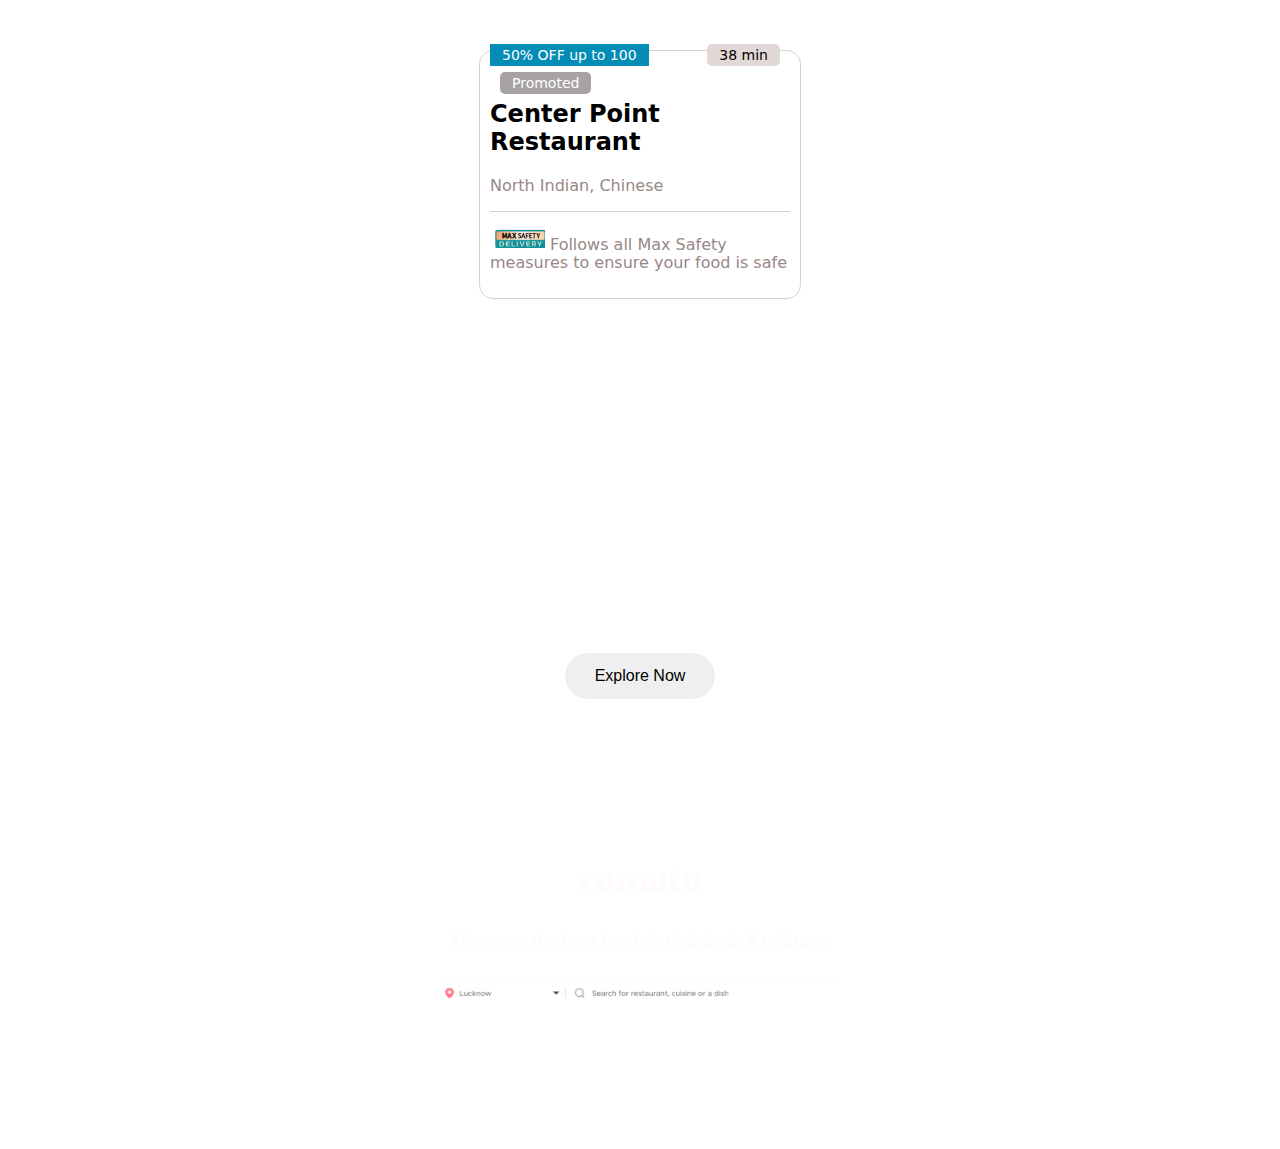
==== day2/index.html @ 4136a6af "day2" ====
<!DOCTYPE html>
<html>

<head>
    <meta charset="utf-8">
    <title>Sambitee Day2</title>
    <meta name="viewport" content="width=device-width, initial-scale=1">
    <link rel="stylesheet" href="style.css">
</head>

<body>
    <div class="box1">
        <div class="box1a">
            <img src="https://source.unsplash.com/1600x1000/?north_indian_food" class="box1img" alt="">
            <div class="promoted">Promoted</div>
            <div class="discount">50% OFF up to 100</div>
            <div class="time">38 min</div>
        </div>
        <h2 class="box1h2">Center Point Restaurant</h2>
        <p>North Indian, Chinese</p>
        <div class="line">
            <p><img src="safety.png" class="box1img1">Follows all Max Safety measures to ensure your
                food is safe</p>
        </div>
    </div>
    <div class="box2">
        <div class="box2-content">
            <h1>Explore the diversities in Bali</h1>
            <p>Lorem ipsum dolor sit, amet consectetur adipisicing elit. Deserunt expedita
                repudiandae aliquid tenetur distinctio, quisquam quas iste.</p>
            <button class="btn2">Explore Now</button>
        </div>
    </div>

    <div class="box3">
        <div class="box3-content">
            <h1>zomato</h1>
            <h4>Discover the best food & drinks in Lucknow</h4>
            <img src="search.png" class="box3img" alt="">
        </div>
    </div>

    <div class="box4">

    </div>

</body>

</html>
---- day2/style.css ----
.box1{
    width: 300px;
    border: 1px solid lightgray;
    padding: 10px;
    margin: 50px auto;
    border-radius: 14px;
    color: rgb(153, 135, 135);
    font-family: system-ui, -apple-system, BlinkMacSystemFont, 'Segoe UI', Roboto, Oxygen, Ubuntu, Cantarell, 'Open Sans', 'Helvetica Neue', sans-serif;
}
.box1a{
    position: relative;
}
.box1img{
    border-radius: 14px;
    width: 100%;
}

.promoted{
    position: absolute;
    top: 1px;
    font-size: 14px;
    padding: 3px 12px;
    background-color: rgb(168, 163, 163);
    color: white;
    margin: 10px;
    border-radius: 5px;
}

.discount{
    position: absolute;
    bottom: 14px;
    font-size: 14px;
    padding: 3px 12px;
    background-color: rgb(3, 140, 182);
    color: white;
}

.time{
    position: absolute;
    bottom: 14px;
    right: 10px;
    font-size: 14px;
    padding: 3px 12px;
    background-color: rgb(227, 216, 216);
    color: black;
    border-radius: 5px;
    font-weight: 500;
}
.line{
    border-top: 1px solid lightgray;
}
.box1img1{
    margin: 1px 5px;
    width: 50px;
}
.box1h2{
    color: black;
}

.box2{
    background-image: url("https://source.unsplash.com/1600x1000/?bali");
    background-size: cover;
    width: 700px;
    height: 400px;
    margin: 50px auto;
    border-radius: 14px;
    position: relative;
}

.box2-content{
    position: absolute;
    color: white;
    text-align: center;
    bottom: 50px;
    font-size: 20px;
}
.btn2{
    border-radius: 40px;
    border: none;
    padding: 14px 30px;
    font-size: 16px;

}

.box3{
    background-image: url("https://source.unsplash.com/1600x1000/?chinese_food");
    background-size: cover;
    width: 800px;
    height: 300px;
    margin: 50px auto;
    border-radius: 14px;
    position: relative;
}

.box3-content{
    position: absolute;
    color: rgb(255, 251, 251);
    text-align: center;
    top: 40%;
    font-size: 20px;
    left: 50%;
    transform: translate(-50%,-50%);
}
.box3img{
    width: 100%;
    border-radius: 5px;
}
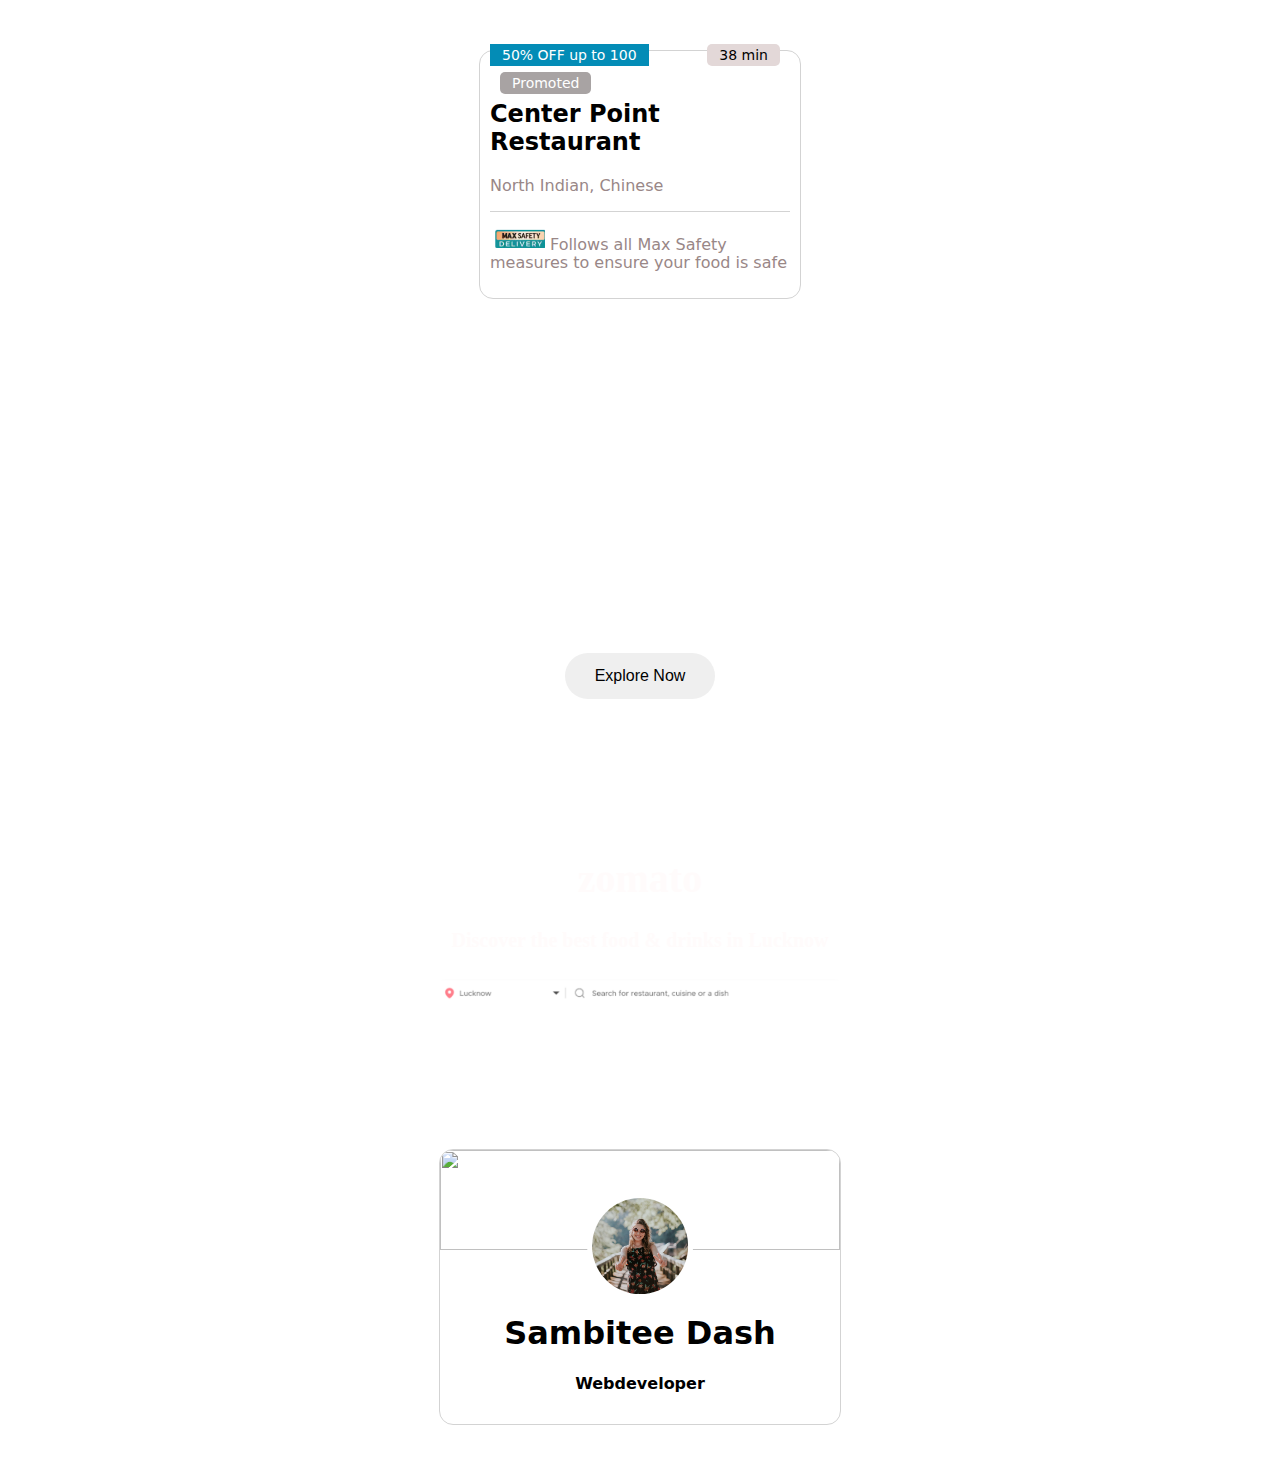
==== commit d52b519e: "day2" ====
--- a/day2/index.html
+++ b/day2/index.html
@@ -11,7 +11,7 @@
 <body>
     <div class="box1">
         <div class="box1a">
-            <img src="https://source.unsplash.com/1600x1000/?north_indian_food" class="box1img" alt="">
+            <img src="https://source.unsplash.com/1600x1000/?chinese_food" class="box1img" alt="">
             <div class="promoted">Promoted</div>
             <div class="discount">50% OFF up to 100</div>
             <div class="time">38 min</div>
@@ -23,6 +23,7 @@
                 food is safe</p>
         </div>
     </div>
+
     <div class="box2">
         <div class="box2-content">
             <h1>Explore the diversities in Bali</h1>
@@ -39,9 +40,14 @@
             <img src="search.png" class="box3img" alt="">
         </div>
     </div>
-
+    
     <div class="box4">
-
+        <img src="https://source.unsplash.com/1600x1000/?beaches" class="box4img" alt="">
+        <div class="box4a">
+            <img src="girl.jpg" class="box4img1" alt="">
+            <h1 class="head4">Sambitee Dash</h1>
+            <h4 class="head4-h4">Webdeveloper</h4>
+        </div>
     </div>
 
 </body>
--- a/day2/style.css
+++ b/day2/style.css
@@ -81,9 +81,8 @@
     font-size: 16px;
 
 }
-
 .box3{
-    background-image: url("https://source.unsplash.com/1600x1000/?chinese_food");
+    background-image: url("https://source.unsplash.com/1600x1000/?noodles");
     background-size: cover;
     width: 800px;
     height: 300px;
@@ -106,4 +105,40 @@
     border-radius: 5px;
 }
 
+.box4{
+    width: 400px;
+    border: 1px solid lightgray;
+    margin: 50px auto;
+    border-radius: 14px;
+    font-family: system-ui, -apple-system, BlinkMacSystemFont, 'Segoe UI', Roboto, Oxygen, Ubuntu, Cantarell, 'Open Sans', 'Helvetica Neue', sans-serif;
+    position: relative;
+    text-align: center;
+}
 
+.box4a{
+    padding: 10px 30px;
+}
+
+.box4img{
+    position: relative;
+    width: 100%;
+    height: 100px;
+    background-size: cover;
+    border-radius: 14px 14px 0px 0px;
+}
+
+.head4{
+    color: black;
+    margin-top: 50px;
+}
+
+.box4img1{
+    position: absolute;
+    border: 5px solid white;
+    height: 35%;
+    top:35%;
+    left:50%;
+    border-radius: 50%;
+    transform: translate(-50%,-50%);
+}
+
